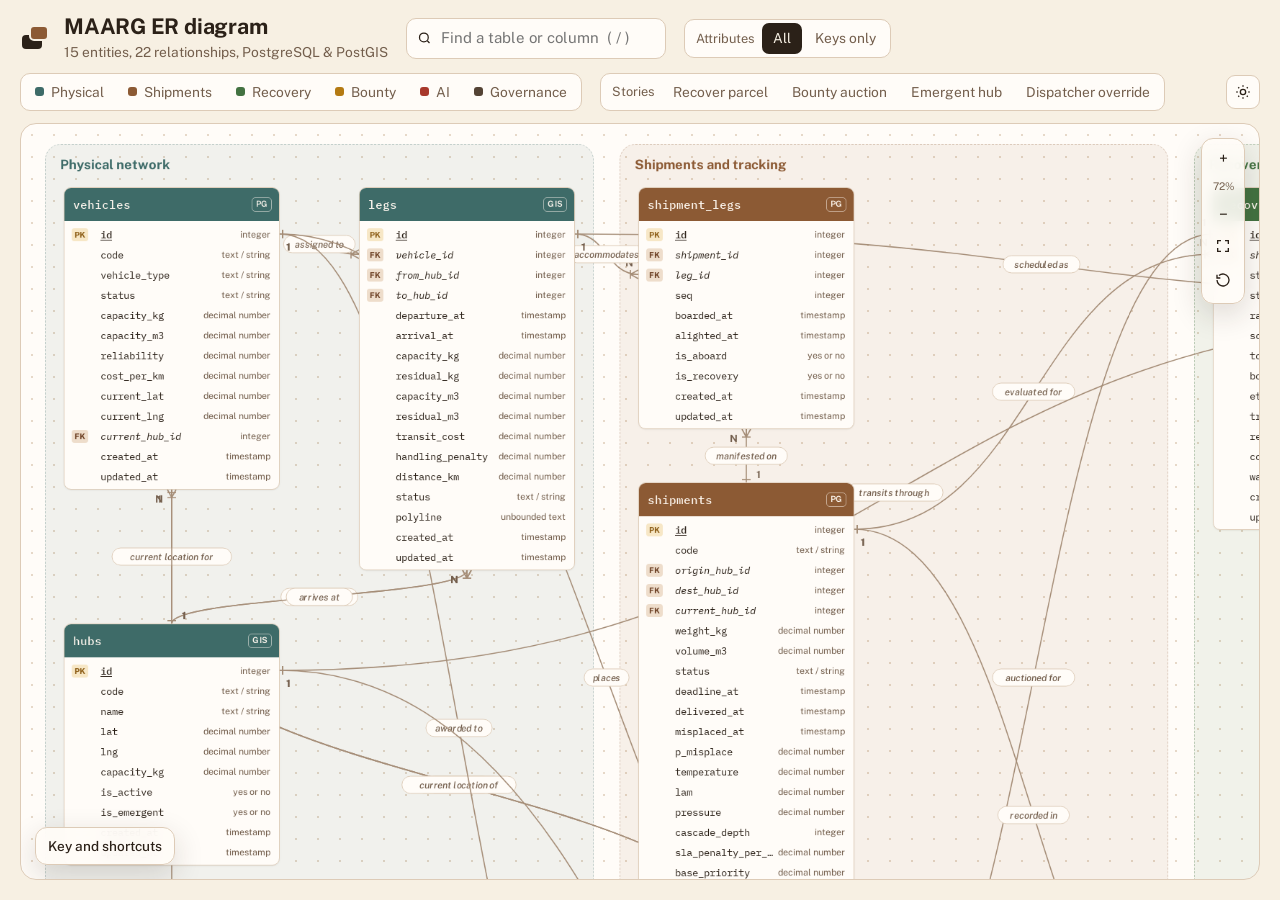
==== DATABASE_SCHEMA.html @ cca8389a "Update project files" ====
<!DOCTYPE html>
<html lang="en">
<head>
<meta charset="utf-8">
<meta name="viewport" content="width=device-width, initial-scale=1, viewport-fit=cover">
<title>MAARG ER diagram</title>
<link rel="preconnect" href="https://fonts.googleapis.com">
<link rel="preconnect" href="https://fonts.gstatic.com" crossorigin>
<link href="https://fonts.googleapis.com/css2?family=Public+Sans:wght@400;500;600;700&family=IBM+Plex+Mono:wght@400;500&display=swap" rel="stylesheet">
<style>
:root{
  --page:#F7F0E3; --surface:#FFFCF8; --ink:#2B2118; --muted:#735E4C; --line:#DDCBB7; --soft:#F2E8DC;
  --edge:#A58D77; --focus:#8C5A34; --grid:#E6D8C8; --glass:rgba(255,252,248,.88); --shadow:0 10px 30px rgba(43,33,24,.16);
  --c-network:#3E6B68; --c-shipment:#8C5A34; --c-recovery:#437241; --c-market:#B47A12; --c-learning:#A8382B; --c-system:#544334;
  --t-network:rgba(62,107,104,.07); --t-shipment:rgba(140,90,52,.07); --t-recovery:rgba(67,114,65,.07);
  --t-market:rgba(180,122,18,.08); --t-learning:rgba(168,56,43,.08); --t-system:rgba(84,67,52,.07);
  --pk:#8A5A12; --pk-bg:#F7E7C6; --fk:#6B3E22; --fk-bg:#EEDDCB;
  --sans:"Public Sans",system-ui,-apple-system,"Segoe UI",sans-serif;
  --mono:"IBM Plex Mono",ui-monospace,"SFMono-Regular",Menlo,Consolas,monospace;
  box-sizing:border-box;
  padding-top:env(safe-area-inset-top,0px);
  padding-bottom:env(safe-area-inset-bottom,0px);
}
@media (prefers-color-scheme: dark){
  :root:not([data-theme="light"]){
    --page:#1D1711; --surface:#261E16; --ink:#F3EAD9; --muted:#C2B29A; --line:#4A3C2C; --soft:#33261C;
    --edge:#A8927D; --focus:#D4A574; --grid:#2E2319; --glass:rgba(38,30,22,.88); --shadow:0 10px 30px rgba(0,0,0,.45);
    --c-network:#7FB0AC; --c-shipment:#D4A574; --c-recovery:#93BC8D; --c-market:#E2A93B; --c-learning:#E0705F; --c-system:#C9B6A0;
    --t-network:rgba(127,176,172,.08); --t-shipment:rgba(212,165,116,.08); --t-recovery:rgba(147,188,141,.08);
    --t-market:rgba(226,169,59,.08); --t-learning:rgba(224,112,95,.08); --t-system:rgba(201,182,160,.08);
    --pk:#E0B04A; --pk-bg:#3E3014; --fk:#D4A574; --fk-bg:#3E2C1E;
  }
}
:root[data-theme="dark"]{
  --page:#1D1711; --surface:#261E16; --ink:#F3EAD9; --muted:#C2B29A; --line:#4A3C2C; --soft:#33261C;
  --edge:#A8927D; --focus:#D4A574; --grid:#2E2319; --glass:rgba(38,30,22,.88); --shadow:0 10px 30px rgba(0,0,0,.45);
  --c-network:#7FB0AC; --c-shipment:#D4A574; --c-recovery:#93BC8D; --c-market:#E2A93B; --c-learning:#E0705F; --c-system:#C9B6A0;
  --t-network:rgba(127,176,172,.08); --t-shipment:rgba(212,165,116,.08); --t-recovery:rgba(147,188,141,.08);
  --t-market:rgba(226,169,59,.08); --t-learning:rgba(224,112,95,.08); --t-system:rgba(201,182,160,.08);
  --pk:#E0B04A; --pk-bg:#3E3014; --fk:#D4A574; --fk-bg:#3E2C1E;
}
*,*::before,*::after{box-sizing:inherit}
html,body{height:100%}
body{margin:0;background:var(--page);color:var(--ink);font-family:var(--sans);font-size:15px;line-height:1.5;display:flex;flex-direction:column}
button,input{font:inherit;color:inherit}
:focus-visible{outline:2px solid var(--focus);outline-offset:2px}

/* top bar */
.top{display:flex;flex-wrap:wrap;align-items:center;gap:10px 18px;padding:14px 20px 12px}
.brand{display:flex;align-items:center;gap:12px}
.brand svg{width:32px;height:32px;flex:none}
.brand h1{font-size:1.35rem;margin:0;letter-spacing:-0.01em;line-height:1.2}
.brand p{margin:2px 0 0;color:var(--muted);font-size:0.86rem}
.sp{flex:1}
.find{position:relative}
.find input{width:260px;border:1px solid var(--line);background:var(--surface);border-radius:10px;padding:8px 12px 8px 34px}
.find svg{position:absolute;left:11px;top:50%;transform:translateY(-50%);pointer-events:none}
.results{position:absolute;top:calc(100% + 6px);left:0;width:320px;background:var(--surface);border:1px solid var(--line);border-radius:12px;box-shadow:var(--shadow);padding:6px;z-index:30;display:none;max-height:320px;overflow:auto}
.results.open{display:block}
.results button{display:flex;align-items:center;gap:10px;width:100%;border:none;background:none;text-align:left;padding:7px 9px;border-radius:8px;cursor:pointer}
.results button:hover,.results button.act{background:var(--soft)}
.results i{width:8px;height:8px;border-radius:50%;background:var(--g);flex:none}
.results b{font-family:var(--mono);font-weight:500;font-size:0.86rem}
.results small{color:var(--muted);font-size:0.8rem;margin-left:auto}
.results .none{padding:8px 10px;color:var(--muted);font-size:0.88rem}
.seg{display:inline-flex;border:1px solid var(--line);border-radius:10px;background:var(--surface);padding:3px;gap:2px;flex-wrap:wrap}
.seg button{border:none;background:none;border-radius:7px;padding:5px 11px;cursor:pointer;font-size:0.86rem;color:var(--muted);display:inline-flex;align-items:center;gap:7px}
.seg button:hover{color:var(--ink)}
.seg button[aria-pressed="true"]{background:var(--ink);color:var(--page)}
.seg i{width:9px;height:9px;border-radius:3px;background:var(--g)}
.seg .lbl{padding:5px 6px 5px 8px;font-size:0.8rem;color:var(--muted);align-self:center}
.theme-btn{width:34px;height:34px;border:1px solid var(--line);border-radius:9px;background:var(--surface);display:grid;place-items:center;cursor:pointer}
.theme-btn:hover{background:var(--soft)}
.theme-btn svg{width:16px;height:16px}

/* stage */
.stage{position:relative;flex:1;min-height:520px;margin:0 20px 20px;border:1px solid var(--line);border-radius:16px;overflow:hidden;background-color:var(--surface);
  background-image:radial-gradient(var(--grid) 1.2px,transparent 1.2px);background-size:22px 22px;cursor:grab;touch-action:none;user-select:none}
.stage.panning{cursor:grabbing}
.world{position:absolute;left:0;top:0;transform-origin:0 0;will-change:transform}
.zone{position:absolute;border-radius:22px;background:var(--z);border:1px dashed color-mix(in srgb,var(--zc) 30%,transparent);transition:opacity .25s}
.zone b{position:absolute;left:20px;top:14px;font-size:1.15rem;color:var(--zc);font-weight:700}
.zone.dim{opacity:.3}
svg.edges{position:absolute;left:0;top:0;overflow:visible;pointer-events:none}
.edge{pointer-events:auto;transition:opacity .25s}
.edge .ln{fill:none;stroke:var(--edge);stroke-width:1.6;transition:stroke .2s,stroke-width .2s}
.edge .hit{fill:none;stroke:transparent;stroke-width:16;cursor:pointer}
.edge .tag{pointer-events:none}
.edge .tag rect{fill:var(--surface);stroke:var(--line)}
.edge .tag text{font-family:var(--sans);font-size:13px;fill:var(--muted);font-weight:500;font-style:italic}
.edge .card-n{font-family:var(--sans);font-size:14px;font-weight:700;fill:var(--muted)}
.edge.hl .card-n,.edge:hover .card-n{fill:var(--ink)}
.edge.hl .tag text,.edge:hover .tag text{fill:var(--ink)}
.edge.hl .tag rect,.edge:hover .tag rect{stroke:var(--ink)}
.edge:hover .ln{stroke:var(--ink)}
.edge.hl .ln{stroke:var(--ink);stroke-width:2.3;stroke-dasharray:8 6;animation:flow 1s linear infinite}
.edge.hl.rev .ln{animation-name:flowrev}
.edge.dim{opacity:.08}
@keyframes flow{to{stroke-dashoffset:-14}}
@keyframes flowrev{to{stroke-dashoffset:14}}

.card{position:absolute;width:300px;background:var(--surface);border:1px solid var(--line);border-radius:10px;cursor:pointer;overflow:hidden;
  transition:opacity .25s,box-shadow .2s;box-shadow:0 1px 2px rgba(43,33,24,.08)}
.card:hover{box-shadow:0 6px 18px rgba(43,33,24,.16)}
.card .hd{height:46px;display:flex;align-items:center;justify-content:space-between;gap:8px;padding:0 10px 0 12px;background:var(--g);color:#FFF8F0}
.card .nm{font-family:var(--mono);font-weight:500;font-size:16px;white-space:nowrap;overflow:hidden;text-overflow:ellipsis}
.card .st{font-size:11.5px;font-weight:600;border:1px solid rgba(255,248,240,.55);border-radius:5px;padding:0 5px;letter-spacing:.02em;flex:none}
.card ul{list-style:none;margin:0;padding:5px 0}
.card li{height:28px;display:grid;grid-template-columns:34px 1fr auto;align-items:center;gap:6px;padding:0 12px 0 10px;font-size:14px}
.card li .cn{font-family:var(--mono);white-space:nowrap;overflow:hidden;text-overflow:ellipsis}
.card li .ct{color:var(--muted);font-size:12.5px;white-space:nowrap}
.card li.pk .cn{font-weight:500;text-decoration:underline;text-underline-offset:2px}
.card li.fk .cn{font-style:italic}
.card li.lit{background:var(--soft)}
.card li .k{justify-self:start}
.card.dim{opacity:.18}
.card.sel{box-shadow:0 0 0 2px var(--g),0 8px 22px rgba(43,33,24,.18)}
.card.dragging{cursor:grabbing;box-shadow:var(--shadow);z-index:5;transition:none}
.card .num{position:absolute;right:-9px;top:-10px;width:22px;height:22px;border-radius:50%;background:var(--ink);color:var(--page);font-size:12px;font-weight:700;display:none;align-items:center;justify-content:center}
.card.inStory .num{display:flex}
.card.now{animation:pulse 1.8s ease-out infinite}
@keyframes pulse{0%{box-shadow:0 0 0 2px var(--g),0 0 0 2px var(--g)}100%{box-shadow:0 0 0 2px var(--g),0 0 0 16px transparent}}

/* floating detail card */
.pop{position:absolute;width:340px;max-height:calc(100% - 24px);display:flex;flex-direction:column;background:var(--surface);border:1px solid var(--line);border-top:4px solid var(--g);border-radius:14px;box-shadow:var(--shadow);z-index:20;
  opacity:0;transform:scale(.96);transform-origin:top left;transition:opacity .16s,transform .16s;pointer-events:none;cursor:default;user-select:text}
.pop.open{opacity:1;transform:none;pointer-events:auto}
.pop .ph{display:flex;align-items:flex-start;gap:8px;padding:14px 14px 0}
.pop h2{font-family:var(--mono);font-weight:500;font-size:1.05rem;margin:0;flex:1;overflow-wrap:anywhere}
.pop .x{border:none;background:var(--soft);width:28px;height:28px;border-radius:8px;cursor:pointer;font-size:16px;line-height:1;flex:none}
.pop .tags{display:flex;flex-wrap:wrap;gap:6px;padding:8px 14px 0}
.pop .tags span{font-size:0.76rem;border:1px solid var(--line);border-radius:999px;padding:1px 8px;color:var(--muted)}
.pop .tags span.g{color:var(--g);border-color:var(--g)}
.pop .desc{padding:8px 14px 0;font-size:0.88rem;margin:0}
.pop .why{padding:4px 14px 0;font-size:0.82rem;color:var(--muted);margin:0}
.ptabs{display:flex;gap:4px;padding:12px 14px 0;border-bottom:1px solid var(--soft)}
.ptabs button{border:none;background:none;padding:6px 8px 8px;cursor:pointer;color:var(--muted);border-bottom:2px solid transparent;font-size:0.86rem;font-weight:500}
.ptabs button[aria-selected="true"]{color:var(--ink);border-bottom-color:var(--g)}
.pbody{overflow:auto;padding:8px 14px 14px}
.crow{display:grid;grid-template-columns:30px 1fr auto;gap:2px 8px;padding:7px 0;border-bottom:1px solid var(--soft);align-items:baseline}
.crow:last-child{border-bottom:none}
.crow code{font-family:var(--mono);font-size:0.82rem}
.crow .ty{color:var(--muted);font-size:0.78rem;white-space:nowrap}
.crow .nt{grid-column:2 / 4;color:var(--muted);font-size:0.78rem}
.crow .go{border:none;background:none;padding:0;color:var(--fk);cursor:pointer;font-size:0.78rem;text-decoration:underline;text-underline-offset:2px}
.k{font-size:11px;font-weight:700;border-radius:4px;padding:1px 4px;text-align:center;align-self:center}
.k.pk{color:var(--pk);background:var(--pk-bg)}
.k.fk{color:var(--fk);background:var(--fk-bg)}
.eg{display:grid;grid-template-columns:auto 1fr;gap:0;font-size:0.8rem;border:1px solid var(--soft);border-radius:10px;overflow:hidden;margin-top:6px}
.eg div{padding:6px 9px;border-bottom:1px solid var(--soft);font-family:var(--mono);overflow-wrap:anywhere}
.eg div:nth-child(odd){color:var(--muted);background:var(--soft)}
.hint{color:var(--muted);font-size:0.8rem;margin:4px 0 0}
.links{display:grid;gap:6px;margin-top:4px}
.links button{border:1px solid var(--line);background:var(--surface);border-radius:10px;padding:8px 10px;text-align:left;cursor:pointer;font-size:0.84rem}
.links button:hover{border-color:var(--g)}
.links code{font-family:var(--mono);font-size:0.8rem}

/* overlays inside stage */
.ovl{position:absolute;z-index:15}
.glass{background:var(--glass);backdrop-filter:blur(8px);-webkit-backdrop-filter:blur(8px);border:1px solid var(--line);border-radius:12px;box-shadow:var(--shadow)}
.zoom{top:14px;right:14px;display:flex;flex-direction:column;padding:4px;gap:2px}
.zoom button{width:34px;height:32px;border:none;background:none;border-radius:8px;cursor:pointer;font-size:16px}
.zoom button:hover{background:var(--soft)}
.zoom .pct{font-size:10.5px;color:var(--muted);text-align:center;padding:2px 0}
.keybtn{left:14px;bottom:14px}
.keybtn>button{border:none;background:none;padding:8px 12px;cursor:pointer;font-size:0.85rem;font-weight:500}
.keybody{display:none;padding:4px 14px 12px;font-size:0.82rem;gap:7px;min-width:240px}
.keybtn.open .keybody{display:grid}
.keybody div{display:flex;align-items:center;gap:9px}
.keybody kbd{font-family:var(--mono);font-size:0.74rem;border:1px solid var(--line);border-bottom-width:2px;border-radius:4px;padding:0 4px;background:var(--surface)}
.keybody hr{border:none;border-top:1px solid var(--line);margin:4px 0;width:100%}

/* story player */
.player{left:50%;bottom:16px;transform:translateX(-50%) translateY(10px);width:min(640px,calc(100% - 100px));min-width:300px;padding:12px 14px;opacity:0;pointer-events:none;transition:opacity .2s,transform .2s}
.player.open{opacity:1;transform:translateX(-50%);pointer-events:auto}
.player .row{display:flex;align-items:center;gap:8px}
.player h3{margin:0;font-size:0.95rem;flex:1}
.player .cap{margin:6px 0 10px;font-size:0.92rem;min-height:2.8em}
.player .cap code{font-family:var(--mono);font-size:0.84rem;font-weight:500;background:var(--soft);padding:1px 6px;border-radius:5px}
.player .ctl{display:flex;align-items:center;gap:6px}
.player .ctl button{border:1px solid var(--line);background:var(--surface);border-radius:9px;padding:5px 12px;cursor:pointer;font-size:0.85rem}
.player .ctl button.pri{background:var(--ink);color:var(--page);border-color:var(--ink)}
.player .ctl button:disabled{opacity:.4;cursor:default}
.dots{display:flex;gap:6px;margin-left:auto}
.dots button{width:10px;height:10px;border-radius:50%;border:none;background:var(--line);padding:0;cursor:pointer}
.dots button.done{background:var(--muted)}
.dots button.cur{background:var(--ink);width:22px;border-radius:5px}
.player .x{border:none;background:none;cursor:pointer;font-size:16px;padding:2px 6px;border-radius:6px}

.toast{left:50%;top:14px;transform:translateX(-50%);padding:7px 14px;font-size:0.85rem;opacity:0;transition:opacity .3s;pointer-events:none}
.toast.show{opacity:1}

@media (max-width: 820px){
  .top{padding:12px 12px 10px}
  .find input{width:100%}
  .find{flex:1 1 100%}
  .stage{margin:0 10px 10px}
  .player{width:calc(100% - 28px);min-width:0}
  .pop{width:min(340px,calc(100% - 24px))}
}
@media (prefers-reduced-motion: reduce){
  *{transition:none!important;animation:none!important}
}
</style>
</head>
<body>
<div class="top">
  <div class="brand">
    <svg viewBox="0 0 32 32" aria-hidden="true">
      <rect x="2" y="13" width="20" height="14" rx="4" fill="currentColor"/>
      <rect x="10" y="4" width="18" height="14" rx="4" fill="var(--focus)" stroke="var(--page)" stroke-width="2"/>
    </svg>
    <div>
      <h1>MAARG ER diagram</h1>
      <p>15 entities, 22 relationships, PostgreSQL & PostGIS</p>
    </div>
  </div>
  <div class="find">
    <svg width="15" height="15" viewBox="0 0 24 24" fill="none" stroke="currentColor" stroke-width="2" aria-hidden="true"><circle cx="11" cy="11" r="7"/><path d="M20 20l-3.5-3.5"/></svg>
    <input id="q" type="search" placeholder="Find a table or column  ( / )" aria-label="Find a table or column" autocomplete="off" aria-controls="results" aria-expanded="false">
    <div class="results" id="results" role="listbox"></div>
  </div>
  <div class="seg" role="group" aria-label="Attributes shown" id="modes"><span class="lbl">Attributes</span><button data-mode="all" aria-pressed="true">All</button><button data-mode="keys" aria-pressed="false">Keys only</button></div>
  <div class="seg" role="group" aria-label="Focus an area" id="areas"></div>
  <div class="seg" role="group" aria-label="Guided stories" id="storySeg"><span class="lbl">Stories</span><button data-story="recovery" aria-pressed="false">Recover parcel</button><button data-story="bounty" aria-pressed="false">Bounty auction</button><button data-story="emergence" aria-pressed="false">Emergent hub</button><button data-story="override" aria-pressed="false">Dispatcher override</button></div>
  <span class="sp"></span>
  <button class="theme-btn" id="themeBtn" aria-label="Toggle theme">
    <svg viewBox="0 0 24 24" fill="none" stroke="currentColor" stroke-width="2"><circle cx="12" cy="12" r="4"/><path d="M12 2v2M12 20v2M2 12h2M20 12h2M4.9 4.9l1.4 1.4M17.7 17.7l1.4 1.4M4.9 19.1l1.4-1.4M17.7 6.3l1.4-1.4"/></svg>
  </button>
</div>

<div class="stage" id="stage" aria-label="Entity relationship diagram. Drag to pan, scroll to move, pinch or Ctrl and scroll to zoom.">
  <div class="world" id="world"></div>
  <div class="pop" id="pop" role="dialog" aria-modal="false" aria-labelledby="popTitle"></div>

  <div class="ovl glass zoom" aria-label="Zoom">
    <button id="zin" aria-label="Zoom in">+</button>
    <div class="pct" id="pct">100%</div>
    <button id="zout" aria-label="Zoom out">−</button>
    <button id="zfit" aria-label="Fit to screen" title="Fit (F)">
      <svg width="16" height="16" viewBox="0 0 24 24" fill="none" stroke="currentColor" stroke-width="2" aria-hidden="true"><path d="M4 9V4h5M20 9V4h-5M4 15v5h5M20 15v5h-5"/></svg>
    </button>
    <button id="zreset" aria-label="Reset layout" title="Reset layout">
      <svg width="16" height="16" viewBox="0 0 24 24" fill="none" stroke="currentColor" stroke-width="2" aria-hidden="true"><path d="M3 12a9 9 0 1 0 3-6.7"/><path d="M3 4v5h5"/></svg>
    </button>
  </div>

  <div class="ovl glass player" id="player"></div>

  <div class="ovl glass keybtn" id="keybox">
    <button id="keytoggle" aria-expanded="false">Key and shortcuts</button>
    <div class="keybody">
      <div><span class="k pk">PK</span>Primary key, underlined</div>
      <div><span class="k fk">FK</span>Foreign key, in italics</div>
      <div><svg width="44" height="14" aria-hidden="true"><path d="M2 7H42M9 1V13" stroke="var(--edge)" stroke-width="1.7" fill="none"/></svg>1: exactly one</div>
      <div><svg width="44" height="14" aria-hidden="true"><path d="M2 7H42M29 7L42 1M29 7L42 13M29 1V13" stroke="var(--edge)" stroke-width="1.6" fill="none"/></svg>N: many</div>
      <div><svg width="44" height="14" aria-hidden="true"><path d="M2 7H42M35 1V13" stroke="var(--edge)" stroke-width="1.7" fill="none"/></svg>0..1: at most one</div>
      <div>Lines run from a foreign key to the primary key it references</div>
      <div><span class="k" style="border:1px solid var(--line)">PG</span>PostgreSQL relational</div>
      <div><span class="k" style="border:1px solid var(--line)">GIS</span>PostGIS geo-coordinates</div>
      <div><span class="k" style="border:1px solid var(--line)">ML</span>Trained Model Registry</div>
      <hr>
      <div><kbd>/</kbd> search <kbd>F</kbd> fit <kbd>Esc</kbd> close</div>
      <div>Drag a table to move it</div>
    </div>
  </div>

  <div class="ovl glass toast" id="toast"></div>
</div>

<script>
const GROUPS={
  network:{label:"Physical network",c:"--c-network",t:"--t-network"},
  shipment:{label:"Shipments and tracking",c:"--c-shipment",t:"--t-shipment"},
  recovery:{label:"Recovery and routing",c:"--c-recovery",t:"--t-recovery"},
  market:{label:"Bounty auction market",c:"--c-market",t:"--t-market"},
  learning:{label:"AI models and emergence",c:"--c-learning",t:"--t-learning"},
  system:{label:"Governance and security",c:"--c-system",t:"--t-system"}
};

const STORES={
  pg:{short:"PG",label:"PostgreSQL relational"},
  gis:{short:"GIS",label:"PostGIS geometry"},
  ml:{short:"ML",label:"Model registry (.pkl / .onnx)"}
};

const TYPES={
  int:["integer","INTEGER"],
  str:["text / string","VARCHAR"],
  float:["decimal number","FLOAT / DOUBLE"],
  bool:["yes or no","BOOLEAN"],
  ts:["timestamp","TIMESTAMP UTC"],
  text:["unbounded text","TEXT"]
};

// All 15 MAARG entities
const TABLES=[
  {id:"hubs",g:"network",s:"gis",core:true,
   purpose:"Physical sorting and transfer facilities acting as nodes in the routing graph.",
   used:"E6 evaluates recovery paths through hubs. E3 adds emergent hubs when bottlenecks form.",
   cols:[
     ["id","int","PK","Primary key facility identifier"],
     ["code","str","","Unique hub code (e.g. BOM, PNQ, DEL)"],
     ["name","str","","Full facility name"],
     ["lat","float","","Latitude in decimal degrees"],
     ["lng","float","","Longitude in decimal degrees"],
     ["capacity_kg","float","","Daily throughput capacity in kg"],
     ["is_active","bool","","Operational status"],
     ["is_emergent","bool","","True if dynamically created by E3 Hub Emergence approval"],
     ["created_at","ts","",""],
     ["updated_at","ts","",""]
   ]},
  {id:"vehicles",g:"network",s:"pg",
   purpose:"Owned or third-party freight vehicles that carry recovery cargo.",
   used:"E5 reverse auction bidders and E6 piggyback capacity provider.",
   cols:[
     ["id","int","PK","Primary key vehicle identifier"],
     ["code","str","","Registration number or fleet code"],
     ["vehicle_type","str","","OWNED or THIRD_PARTY"],
     ["status","str","","IDLE, EN_ROUTE, LOADING or OFFLINE"],
     ["capacity_kg","float","","Total cargo weight limit in kg"],
     ["capacity_m3","float","","Volume capacity limit in m³"],
     ["reliability","float","","Historical on-time score in [0, 1] for E5 bid weighting"],
     ["cost_per_km","float","","Operating cost in ₹ per kilometre"],
     ["current_lat","float","","Live telematics GPS latitude"],
     ["current_lng","float","","Live telematics GPS longitude"],
     ["current_hub_id","int","FK:hubs.id","Facility where vehicle is currently parked"],
     ["created_at","ts","",""],
     ["updated_at","ts","",""]
   ]},
  {id:"legs",g:"network",s:"gis",core:true,
   purpose:"Scheduled movements between two hubs forming edges in the time-expanded graph.",
   used:"E6 Resource-Constrained Shortest Path search finds spare capacity on these legs.",
   cols:[
     ["id","int","PK","Primary key movement identifier"],
     ["vehicle_id","int","FK:vehicles.id","Assigned vehicle carrier"],
     ["from_hub_id","int","FK:hubs.id","Departure sorting facility"],
     ["to_hub_id","int","FK:hubs.id","Destination sorting facility"],
     ["departure_at","ts","","Scheduled departure"],
     ["arrival_at","ts","","Scheduled arrival"],
     ["capacity_kg","float","","Total movement payload capacity in kg"],
     ["residual_kg","float","","Remaining unused capacity available for piggybacking"],
     ["capacity_m3","float","","Total movement volume in m³"],
     ["residual_m3","float","","Remaining volume available for piggybacking"],
     ["transit_cost","float","","Base transit cost input for edge w(e)"],
     ["handling_penalty","float","","Hop transfer penalty in ₹"],
     ["distance_km","float","","Road distance in km"],
     ["status","str","","SCHEDULED, DEPARTED, ARRIVED, CANCELLED or DELAYED"],
     ["polyline","text","","Encoded route polyline coordinates"],
     ["created_at","ts","",""],
     ["updated_at","ts","",""]
   ]},
  {id:"shipments",g:"shipment",s:"pg",core:true,
   purpose:"The central parcel entity moving through the reverse logistics network.",
   used:"Holds real-time engine scores: P(misplace) from E1, temperature and λ from E4.",
   cols:[
     ["id","int","PK","Primary key consignment identifier"],
     ["code","str","","Tracking barcode number"],
     ["origin_hub_id","int","FK:hubs.id","Originating distribution facility"],
     ["dest_hub_id","int","FK:hubs.id","Destination customer hub"],
     ["current_hub_id","int","FK:hubs.id","Current location (or null if moving)"],
     ["weight_kg","float","","Physical weight in kg"],
     ["volume_m3","float","","Parcel cubic dimensions"],
     ["status","str","","PENDING, IN_TRANSIT, MISPLACED, RECOVERING, DELIVERED or FAILED"],
     ["deadline_at","ts","","Guaranteed customer SLA delivery deadline"],
     ["delivered_at","ts","","Timestamp when delivered to recipient"],
     ["misplaced_at","ts","","Timestamp when detected misplaced"],
     ["p_misplace","float","","E1 calibrated probability of misplacement in [0, 1]"],
     ["temperature","float","","E4 Adaptive Temperature T(s) in [0, 100]"],
     ["lam","float","","E4 Urgency multiplier λ(s) in ₹ per delayed hour"],
     ["pressure","float","","Recovery pressure score in [0, 1] for queue priority"],
     ["cascade_depth","int","","Network cascade hops from originating disruption"],
     ["sla_penalty_per_hour","float","","Contractual SLA delay penalty in ₹/hour"],
     ["base_priority","float","","Priority class multiplier"],
     ["customer_premium","float","","Customer pay-to-expedite amount"],
     ["created_at","ts","",""],
     ["updated_at","ts","",""]
   ]},
  {id:"shipment_legs",g:"shipment",s:"pg",
   purpose:"Many-to-many link recording which shipment travels aboard which scheduled leg.",
   used:"Powers the leg manifest panel ('shipments currently aboard') and simulation clock.",
   cols:[
     ["id","int","PK","Primary key link identifier"],
     ["shipment_id","int","FK:shipments.id","Shipment parcel identifier"],
     ["leg_id","int","FK:legs.id","Scheduled leg carrying this parcel"],
     ["seq","int","","Sequential hop order in itinerary (0..N)"],
     ["boarded_at","ts","","Timestamp when scanned onto vehicle"],
     ["alighted_at","ts","","Timestamp when offloaded at intermediate hub"],
     ["is_aboard","bool","","True if currently inside vehicle right now"],
     ["is_recovery","bool","","True if this was an emergency recovery leg"],
     ["created_at","ts","",""],
     ["updated_at","ts","",""]
   ]},
  {id:"recovery_plans",g:"recovery",s:"pg",core:true,
   purpose:"Candidate recovery routes produced by E6 for misplaced shipments.",
   used:"E6 evaluates k plans; rank 1 is proposed, others kept for E8 explainer.",
   cols:[
     ["id","int","PK","Primary key plan identifier"],
     ["shipment_id","int","FK:shipments.id","Shipment requiring recovery"],
     ["strategy","str","","PIGGYBACK, HYBRID, DEDICATED or PRE_RESERVED"],
     ["status","str","","PROPOSED, COMMITTED, REJECTED, OVERRIDDEN or COMPLETED"],
     ["rank","int","","Optimizer preference rank (1 = recommended top pick)"],
     ["score","float","","Overall multi-objective optimizer score"],
     ["total_cost","float","","Total estimated recovery cost in ₹"],
     ["bounty_cost","float","","Driver bounty share in ₹"],
     ["eta","ts","","Predicted recovery arrival timestamp"],
     ["transit_hours","float","","Total elapsed hours in transit"],
     ["rejection_reason","text","","Verbatim rationale consumed by E8 Explainer"],
     ["compute_ms","float","","Solving latency in milliseconds"],
     ["warm_started","bool","","True if warm-started via E7 graph memory cache"],
     ["created_at","ts","",""],
     ["updated_at","ts","",""]
   ]},
  {id:"recovery_paths",g:"recovery",s:"pg",
   purpose:"Ordered sequence of hops that constitute a recovery plan.",
   used:"Visualises recovery polylines on Google Maps and reserves leg capacity.",
   cols:[
     ["id","int","PK","Primary key hop identifier"],
     ["plan_id","int","FK:recovery_plans.id","Parent recovery plan"],
     ["seq","int","","Position in plan journey (0..N)"],
     ["leg_id","int","FK:legs.id","Scheduled leg used (or null for dedicated)"],
     ["from_hub_id","int","FK:hubs.id","Hop departure facility"],
     ["to_hub_id","int","FK:hubs.id","Hop destination facility"],
     ["departure_at","ts","","Hop departure timestamp"],
     ["arrival_at","ts","","Hop arrival timestamp"],
     ["edge_cost","float","","Evaluated edge weight w(e) for this hop"],
     ["created_at","ts","",""],
     ["updated_at","ts","",""]
   ]},
  {id:"auctions",g:"market",s:"pg",core:true,
   purpose:"E5 Vickrey second-price reverse auctions for recovery carriage.",
   used:"Outsources legs to third-party drivers capped at MaxBounty.",
   cols:[
     ["id","int","PK","Primary key auction identifier"],
     ["shipment_id","int","FK:shipments.id","Shipment requiring transport"],
     ["plan_id","int","FK:recovery_plans.id","Associated recovery plan"],
     ["status","str","","OPEN, CLOSED, AWARDED or NO_BIDS"],
     ["max_bounty","float","","Ceiling price: min(λ × Δt_saved, C_dedicated - C_overhead)"],
     ["opened_at","ts","","Auction bidding start time"],
     ["closes_at","ts","","Auction bidding deadline"],
     ["winning_vehicle_id","int","FK:vehicles.id","Winning bidder vehicle"],
     ["payment","float","","Vickrey payout = min(second_lowest_bid, MaxBounty)"],
     ["created_at","ts","",""],
     ["updated_at","ts","",""]
   ]},
  {id:"bids",g:"market",s:"pg",
   purpose:"Asks submitted by vehicle drivers to carry recovery cargo.",
   used:"E5 auction resolver orders bids and determines the Vickrey payment.",
   cols:[
     ["id","int","PK","Primary key bid identifier"],
     ["auction_id","int","FK:auctions.id","Target auction event"],
     ["vehicle_id","int","FK:vehicles.id","Bidding carrier vehicle"],
     ["amount","float","","Carrier ask in ₹"],
     ["detour_km","float","","Additional detour kilometres required"],
     ["is_winner","bool","","True if selected as the winning bid"],
     ["created_at","ts","",""],
     ["updated_at","ts","",""]
   ]},
  {id:"recovery_outcomes",g:"learning",s:"pg",core:true,
   purpose:"E9 closed-loop learning records capturing predicted vs actual delivery outcomes.",
   used:"Ground truth for offline retraining runs and live Brier score tracking.",
   cols:[
     ["id","int","PK","Primary key outcome record"],
     ["shipment_id","int","FK:shipments.id","Evaluated shipment"],
     ["plan_id","int","FK:recovery_plans.id","Executed recovery plan"],
     ["strategy","str","","Executed strategy"],
     ["succeeded","bool","","True if parcel reached destination safely"],
     ["predicted_cost","float","","Engine estimated cost"],
     ["predicted_arrival","ts","","Engine predicted delivery time"],
     ["predicted_p_misplace","float","","E1 calibrated probability"],
     ["predicted_temperature","float","","E4 Temperature T(s)"],
     ["predicted_lambda","float","","E4 Urgency factor λ(s)"],
     ["actual_cost","float","","Realised final cost in ₹"],
     ["actual_arrival","ts","","Realised arrival timestamp"],
     ["actually_misplaced","bool","","Ground truth misplacement label (0 or 1)"],
     ["cost_error","float","","actual_cost - predicted_cost"],
     ["eta_error_hours","float","","actual_arrival - predicted_arrival in hours"],
     ["risk_brier","float","","Brier score contribution = (p - outcome)²"],
     ["met_deadline","bool","","Delivered on or before guaranteed SLA"],
     ["recovery_seconds","float","","Elapsed seconds from misplacement to delivery"],
     ["failure_reason","text","","Root failure diagnostic if aborted"],
     ["notes","text","","Dispatcher audit notes"],
     ["created_at","ts","",""],
     ["updated_at","ts","",""]
   ]},
  {id:"hub_candidates",g:"learning",s:"gis",
   purpose:"E3 emergent transfer hub proposals clustered from recurring bottlenecks.",
   used:"Admin approves proposals to dynamically instantiate active hubs.",
   cols:[
     ["id","int","PK","Primary key proposal identifier"],
     ["lat","float","","Proposed candidate centroid latitude"],
     ["lng","float","","Proposed candidate centroid longitude"],
     ["usage_count","int","","Shipment passages within 25km in past 30 days"],
     ["mean_risk","float","","Average cell risk score"],
     ["hub_score","float","","HubScore = usage_count × mean_risk"],
     ["est_setup_cost","float","","Capital setup & lease cost in ₹"],
     ["est_annual_savings","float","","Projected detour & delay savings in ₹/year"],
     ["status","str","","PENDING, APPROVED or REJECTED"],
     ["approved_hub_id","int","FK:hubs.id","Created hub identifier if approved"],
     ["created_at","ts","",""],
     ["updated_at","ts","",""]
   ]},
  {id:"model_artifacts",g:"learning",s:"ml",
   purpose:"Model registry storing versioned machine learning weights and feature pipelines.",
   used:"E1 reload endpoint swaps active model version in memory without restarting server.",
   cols:[
     ["id","int","PK","Primary key artifact identifier"],
     ["name","str","","Model identifier (e.g. e1_misplacement_classifier)"],
     ["version","str","","Semantic version or training run hash"],
     ["storage_path","str","","Local path to model.pkl and pipeline.joblib"],
     ["trained_at","ts","","Colab training completion timestamp"],
     ["metrics_json","text","","JSON performance metrics (AUC, Brier, F1)"],
     ["is_active","bool","","True if currently loaded for production inference"],
     ["created_at","ts","",""],
     ["updated_at","ts","",""]
   ]},
  {id:"users",g:"system",s:"pg",
   purpose:"Application users authenticated by Firebase Auth with custom claims.",
   used:"Server verifies claims on every API request. Manages driver-vehicle pairings.",
   cols:[
     ["id","int","PK","Primary key user identifier"],
     ["email","str","","User email address"],
     ["firebase_uid","str","","Firebase authentication UID"],
     ["role","str","","ADMIN, DISPATCHER, DRIVER or CUSTOMER"],
     ["vehicle_id","int","FK:vehicles.id","Assigned vehicle if role is DRIVER"],
     ["created_at","ts","",""],
     ["updated_at","ts","",""]
   ]},
  {id:"audit_logs",g:"system",s:"pg",
   purpose:"Immutable audit log of all manual overrides, hub approvals, and disruptions.",
   used:"Maintains accountability for safety and compliance under AI orchestration.",
   cols:[
     ["id","int","PK","Primary key log identifier"],
     ["actor_user_id","int","FK:users.id","User who performed the action"],
     ["action","str","","OVERRIDE_PLAN, APPROVE_HUB, RELOAD_MODEL, etc."],
     ["target_type","str","","Target entity name"],
     ["target_id","int","","Target entity primary key"],
     ["reason_text","text","","Mandatory justification given by dispatcher"],
     ["timestamp","ts","","Immutable UTC event timestamp"]
   ]},
  {id:"policy_modes",g:"system",s:"pg",
   purpose:"Singleton configuration row holding the active optimization dial weights.",
   used:"E4 consumes weights to scale base temperature and cost tradeoffs.",
   cols:[
     ["id","int","PK","Primary key configuration identifier"],
     ["mode","str","","BUSINESS, SLA_STRICT, FAIRNESS or EFFICIENCY"],
     ["weights_json","text","","JSON weights for SLA, cost, and emissions"],
     ["updated_by","int","FK:users.id","Admin user who last changed dial"],
     ["created_at","ts","",""],
     ["updated_at","ts","",""]
   ]}
];

// Drawn Foreign Key Relationships
const EDGES=[
  ["hubs","vehicles","current location for","many"],
  ["vehicles","legs","assigned to","many"],
  ["hubs","legs","departs from","many"],
  ["hubs","legs","arrives at","many",{side:"v"}],
  ["hubs","shipments","originates","many"],
  ["hubs","shipments","destination of","many",{side:"v"}],
  ["hubs","shipments","current location of","many",{side:"v"}],
  ["shipments","shipment_legs","manifested on","many"],
  ["legs","shipment_legs","accommodates","many"],
  ["shipments","recovery_plans","evaluated for","many"],
  ["recovery_plans","recovery_paths","contains","many"],
  ["legs","recovery_paths","scheduled as","many"],
  ["hubs","recovery_paths","transits through","many",{side:"v"}],
  ["shipments","auctions","triggers","many"],
  ["recovery_plans","auctions","auctioned for","one"],
  ["vehicles","auctions","awarded to","many"],
  ["auctions","bids","collects","many"],
  ["vehicles","bids","places","many"],
  ["shipments","recovery_outcomes","recorded in","many"],
  ["recovery_plans","recovery_outcomes","benchmarked in","one"],
  ["hubs","hub_candidates","instantiated as","many"],
  ["vehicles","users","operated by","one"],
  ["users","audit_logs","logged by","many"],
  ["users","policy_modes","adjusted by","many"]
];

function colKey(k){
  const pk=/\bPK\b/.test(k);
  const m=k.match(/FK:([\w]+)\.([\w]+)/);
  return {pk,fk:m?{t:m[1],c:m[2]}:null};
}

// Realistic sample rows
const SAMPLE={
  hubs:{id:"1",code:"PNQ-01",name:"Pune Central Sorting Facility",lat:"18.5204",lng:"73.8567",capacity_kg:"10000.0",is_active:"true",is_emergent:"false",created_at:"2026-09-01 00:00"},
  vehicles:{id:"12",code:"MH-12-TR-4091",vehicle_type:"OWNED",status:"EN_ROUTE",capacity_kg:"1200.0",capacity_m3:"40.0",reliability:"0.94",cost_per_km:"25.0",current_lat:"18.6500",current_lng:"73.9200",current_hub_id:"1"},
  legs:{id:"104",vehicle_id:"12",from_hub_id:"1",to_hub_id:"2",departure_at:"2026-10-17 06:30",arrival_at:"2026-10-17 11:45",capacity_kg:"1200.0",residual_kg:"340.0",transit_cost:"180.0",distance_km:"148.0",status:"SCHEDULED"},
  shipments:{id:"501",code:"PKG-MAARG-88219",origin_hub_id:"1",dest_hub_id:"2",current_hub_id:"1",weight_kg:"14.5",volume_m3:"0.08",status:"MISPLACED",deadline_at:"2026-10-17 18:00",p_misplace:"0.87",temperature:"74.5",lam:"248.0",pressure:"0.88"},
  shipment_legs:{id:"912",shipment_id:"501",leg_id:"104",seq:"0",is_aboard:"true",is_recovery:"true"},
  recovery_plans:{id:"77",shipment_id:"501",strategy:"PIGGYBACK",status:"PROPOSED",rank:"1",score:"0.92",total_cost:"450.0",bounty_cost:"0.0",eta:"2026-10-17 14:30",transit_hours:"5.25",compute_ms:"14.2",warm_started:"true"},
  recovery_paths:{id:"180",plan_id:"77",seq:"0",leg_id:"104",from_hub_id:"1",to_hub_id:"2",departure_at:"2026-10-17 06:30",arrival_at:"2026-10-17 11:45",edge_cost:"180.0"},
  auctions:{id:"33",shipment_id:"501",plan_id:"77",status:"AWARDED",max_bounty:"520.0",opened_at:"2026-10-16 21:00",closes_at:"2026-10-16 21:15",winning_vehicle_id:"12",payment:"410.0"},
  bids:{id:"88",auction_id:"33",vehicle_id:"12",amount:"390.0",detour_km:"8.4",is_winner:"true"},
  recovery_outcomes:{id:"15",shipment_id:"501",plan_id:"77",strategy:"PIGGYBACK",succeeded:"true",predicted_cost:"450.0",actual_cost:"410.0",actually_misplaced:"true",cost_error:"-40.0",risk_brier:"0.0169",met_deadline:"true"},
  hub_candidates:{id:"4",lat:"19.0330",lng:"73.0297",usage_count:"842",mean_risk:"0.68",hub_score:"572.56",est_setup_cost:"450000.0",est_annual_savings:"1800000.0",status:"APPROVED",approved_hub_id:"1"},
  model_artifacts:{id:"1",name:"e1_misplacement_classifier",version:"v2.1.0",storage_path:"artifacts/e1_v2.1.0",trained_at:"2026-10-10 14:00",metrics_json:"{\"auc\":0.91,\"brier\":0.082}",is_active:"true"},
  users:{id:"42",email:"dispatcher.pune@maarg.ai",firebase_uid:"fb_usr_9981a",role:"DISPATCHER"},
  audit_logs:{id:"1002",actor_user_id:"42",action:"OVERRIDE_PLAN",target_type:"recovery_plan",target_id:"77",reason_text:"Customer requested priority overnight routing",timestamp:"2026-10-16 21:18:00"},
  policy_modes:{id:"1",mode:"BUSINESS",weights_json:"{\"sla\":1.2,\"cost\":0.9,\"emissions\":0.8}",updated_by:"42"}
};

// Guided Stories
const STORIES={
  recovery:{title:"Follow a Misplaced Parcel",steps:[
    ["shipments","A package is flagged MISPLACED with high temperature T(s)=74.5 and urgency λ=248 ₹/hr."],
    ["recovery_plans","E6 Piggy Router searches time-expanded graph and proposes a PIGGYBACK strategy."],
    ["recovery_paths","The plan decomposes into scheduled hops with proven residual weight and volume capacity."],
    ["legs","Matches scheduled vehicle movements without needing to dispatch an empty dedicated truck."],
    ["recovery_outcomes","Upon delivery, closed-loop feedback records actual cost error and Brier loss for retraining."]]},
  bounty:{title:"Follow a Bounty Auction",steps:[
    ["shipments","A high-priority shipment requires fast recovery where no scheduled internal legs fit."],
    ["auctions","E5 launches a reverse Vickrey auction capped at MaxBounty = min(λ×Δt, C_dedicated - C_overhead)."],
    ["bids","Third-party drivers submit asks and detour kilometers directly via the mobile web portal."],
    ["vehicles","The lowest eligible bidder wins and is awarded the second-lowest price."]]},
  emergence:{title:"Follow an Emergent Hub",steps:[
    ["legs","Vehicle telematics and delay logs reveal recurring bottleneck congestion on freight corridors."],
    ["hub_candidates","E3 Emergence engine calculates HubScore = usage_count(30d) × mean_risk."],
    ["hubs","Admin reviews annual detour savings and approves candidate, instantiating an active emergent hub."]]},
  override:{title:"Follow a Dispatcher Override",steps:[
    ["users","Dispatcher signs in with verified Firebase Auth claims."],
    ["recovery_plans","Operator manually selects dedicated fallback instead of engine's top piggyback proposal."],
    ["audit_logs","Action, actor ID, and mandatory operational justification are immutably logged for audit."]]}
};

function relationsOf(id){
  const out=[];
  for(const e of EDGES){
    if(e[0]===id) out.push({other:e[1],text:`one <code>${id}</code> ${e[2]} ${e[3]==="one"?"at most one":"many"} <code>${e[1]}</code>`});
    if(e[1]===id) out.push({other:e[0],text:`each <code>${id}</code> belongs to one <code>${e[0]}</code>`});
  }
  const t=byId[id];
  for(const c of t.cols){
    const k=colKey(c[2]);
    if(k.fk&&!EDGES.some(e=>e[0]===k.fk.t&&e[1]===id)){
      out.push({other:k.fk.t,text:`<code>${c[0]}</code> refers to <code>${k.fk.t}</code>`});
    }
  }
  return out;
}

const byId=Object.fromEntries(TABLES.map(t=>[t.id,t]));

// Layout Geometry: 3 columns x 2 rows of zones
const CARD_W=300, HEAD=46, ROWH=28, PADV=10, COLGAP=110, ROWGAP=74, ZPADT=60, ZPADX=26, ZGAP=36;
const SLOT={
  hubs:["network",0,1], vehicles:["network",0,0], legs:["network",1,0],
  shipments:["shipment",0,1], shipment_legs:["shipment",0,0],
  recovery_plans:["recovery",0,0], recovery_paths:["recovery",1,0],
  users:["system",0,0], audit_logs:["system",0,1], policy_modes:["system",1,1],
  auctions:["market",0,0], bids:["market",1,0],
  hub_candidates:["learning",0,1], recovery_outcomes:["learning",0,0], model_artifacts:["learning",1,0]
};

const SIDE={"hubs>legs":"v","hubs>shipments":"v","recovery_plans>recovery_paths":"h","auctions>bids":"h"};
let MODE="all", L=null;
const shown=t=>MODE==="all"?t.cols:t.cols.filter(c=>c[2]);
const cardH=id=>HEAD+shown(byId[id]).length*ROWH+PADV;

function computeLayout(){
  const ZW=ZPADX*2+CARD_W*2+COLGAP;
  const zh={}, rowY={};
  for(const z of ["network","shipment","recovery","system","market","learning"]){
    const rh=[0,1].map(r=>Math.max(80,...TABLES.filter(t=>SLOT[t.id][0]===z&&SLOT[t.id][2]===r).map(t=>cardH(t.id))));
    rowY[z]=[0,rh[0]+ROWGAP];
    zh[z]=ZPADT+rh[0]+rh[1]+ROWGAP+ZPADX;
  }
  const topH=Math.max(zh.network,zh.shipment,zh.recovery);
  const botH=Math.max(zh.system,zh.market,zh.learning);

  const zones={
    network:[20, 20, ZW, topH],
    shipment:[20+ZW+ZGAP, 20, ZW, topH],
    recovery:[20+(ZW+ZGAP)*2, 20, ZW, topH],
    system:[20, 20+topH+ZGAP, ZW, botH],
    market:[20+ZW+ZGAP, 20+topH+ZGAP, ZW, botH],
    learning:[20+(ZW+ZGAP)*2, 20+topH+ZGAP, ZW, botH]
  };

  const pos={};
  for(const t of TABLES){
    const [z,c,r]=SLOT[t.id];
    pos[t.id]={x:zones[z][0]+ZPADX+c*(CARD_W+COLGAP),y:zones[z][1]+ZPADT+rowY[z][r]};
  }
  L={zones,pos,CW:40+ZW*3+ZGAP*2,CH:40+topH+botH+ZGAP};
}

const home=()=>JSON.parse(JSON.stringify(L.pos));
const $=s=>document.querySelector(s);
const esc=s=>String(s).replace(/[&<>"]/g,c=>({"&":"&amp;","<":"&lt;",">":"&gt;","\"":"&quot;"}[c]));
const v=n=>"var("+n+")";
const reduced=matchMedia("(prefers-reduced-motion: reduce)").matches;
computeLayout();

const S={sel:null,hover:null,group:null,q:"",story:null,step:0,timer:null,tab:"about",pos:home(),cam:{x:0,y:0,k:1}};
const stage=$("#stage"), world=$("#world"), pop=$("#pop");
const cardEl=id=>world.querySelector(`.card[data-id="${id}"]`);

function entityHTML(t){
  const rows=shown(t).map(c=>{
    const k=colKey(c[2]);
    const cls=[k.pk?"pk":"",k.fk?"fk":""].join(" ").trim();
    const b=k.pk?'<span class="k pk">PK</span>':k.fk?'<span class="k fk">FK</span>':'<span></span>';
    return `<li class="${cls}" data-col="${c[0]}"${k.fk?` data-ref="${k.fk.t}"`:""}>${b}<span class="cn">${esc(c[0])}</span><span class="ct">${TYPES[c[1]][0]}</span></li>`;
  }).join("");
  return `<div class="hd"><span class="nm">${t.id}</span><span class="st" title="${STORES[t.s].label}">${STORES[t.s].short}</span></div><ul>${rows}</ul><span class="num"></span>`;
}

function build(){
  world.style.width=L.CW+"px"; world.style.height=L.CH+"px";
  let h="";
  for(const [g,[x,y,w,hh]] of Object.entries(L.zones))
    h+=`<div class="zone" data-group="${g}" style="left:${x}px;top:${y}px;width:${w}px;height:${hh}px;--z:${v(GROUPS[g].t)};--zc:${v(GROUPS[g].c)}"><b>${GROUPS[g].label}</b></div>`;
  h+=`<svg class="edges" id="edges" width="${L.CW}" height="${L.CH}" aria-hidden="true"></svg>`;
  for(const t of TABLES){
    const p=S.pos[t.id];
    h+=`<div class="card" role="button" tabindex="0" data-id="${t.id}" aria-label="${t.id} entity, ${t.cols.length} attributes" style="left:${p.x}px;top:${p.y}px;height:${cardH(t.id)}px;--g:${v(GROUPS[t.g].c)}">${entityHTML(t)}</div>`;
  }
  world.innerHTML=h;
  world.querySelectorAll(".card").forEach(bindCard);
  if(!$("#areas").children.length){
    $("#areas").innerHTML=Object.entries(GROUPS).map(([k,g])=>`<button data-group="${k}" aria-pressed="false" style="--g:${v(g.c)}"><i></i>${g.label.split(" ")[0]}</button>`).join("");
    $("#areas").querySelectorAll("button").forEach(b=>b.onclick=()=>{S.group=S.group===b.dataset.group?null:b.dataset.group;closeStory();S.sel=null;pop.classList.remove("open");apply();});
  }
  drawEdges();
}

function setMode(m){
  if(MODE===m) return; MODE=m; computeLayout(); S.pos=home(); build();
  document.querySelectorAll("[data-mode]").forEach(b=>b.setAttribute("aria-pressed",b.dataset.mode===MODE?"true":"false"));
  flyTo(startCam()); placePop();
}
document.querySelectorAll("[data-mode]").forEach(b=>b.onclick=()=>setMode(b.dataset.mode));

function rect(id){const p=S.pos[id];return {l:p.x,t:p.y,w:CARD_W,h:cardH(id)};}
function rowY(id,col){const i=shown(byId[id]).findIndex(c=>c[0]===col);const r=rect(id);return i<0?r.t+r.h/2:r.t+HEAD+5+i*ROWH+ROWH/2;}
function fkCol(pa,ch){const c=byId[ch].cols.find(c=>{const k=colKey(c[2]);return k.fk&&k.fk.t===pa;});return c?{fk:c[0],pk:colKey(c[2]).fk.c}:null;}

function geom(pa,ch){
  const a=rect(pa), b=rect(ch), acx=a.l+a.w/2, acy=a.t+a.h/2, bcx=b.l+b.w/2, bcy=b.t+b.h/2;
  const H0=L.pos, moved=[pa,ch].some(k=>S.pos[k].x!==H0[k].x||S.pos[k].y!==H0[k].y);
  const sep=(b.l>a.l+a.w)||(a.l>b.l+b.w);
  const forced=!moved&&SIDE[pa+">"+ch];
  const horiz=forced?forced==="h":(sep&&Math.abs(bcx-acx)>=Math.abs(bcy-acy)*0.6);
  const fc=fkCol(pa,ch);
  let P;
  if(horiz){
    const ay=fc?rowY(pa,fc.pk):acy, by=fc?rowY(ch,fc.fk):bcy;
    const sx=bcx>acx?a.l+a.w:a.l, ex=bcx>acx?b.l:b.l+b.w, dx=(ex-sx)/2;
    P=[[sx,ay],[sx+dx,ay],[ex-dx,by],[ex,by]];
  }else{
    const sy=bcy>acy?a.t+a.h:a.t, ey=bcy>acy?b.t:b.t+b.h, dy=(ey-sy)/2;
    P=[[acx,sy],[acx,sy+dy],[bcx,ey-dy],[bcx,ey]];
  }
  const mid=[(P[0][0]+3*P[1][0]+3*P[2][0]+P[3][0])/8,(P[0][1]+3*P[1][1]+3*P[2][1]+P[3][1])/8];
  const lab=(p,q)=>{let ux=q[0]-p[0],uy=q[1]-p[1];const n=Math.hypot(ux,uy)||1;ux/=n;uy/=n;return [p[0]+ux*12-uy*17,p[1]+uy*12+ux*17];};
  return {d:`M ${P[0][0]} ${P[0][1]} C ${P[1][0]} ${P[1][1]}, ${P[2][0]} ${P[2][1]}, ${P[3][0]} ${P[3][1]}`,mid,na:lab(P[0],P[1]),nb:lab(P[3],P[2])};
}

const MK=(id,col,d,o)=>`<marker id="${id}" viewBox="0 0 14 14" refX="13" refY="7" markerWidth="14" markerHeight="14" markerUnits="userSpaceOnUse" orient="${o}"><path d="${d}" style="stroke:var(${col})" stroke-width="1.7" fill="none"/></marker>`;
const ONE="M9 1V13", MANY="M2 7L13 1M2 7L13 7M2 7L13 13M2 1V13";

function drawEdges(){
  let o=`<defs>${MK("one","--edge",ONE,"auto-start-reverse")}${MK("many","--edge",MANY,"auto")}${MK("oneH","--ink",ONE,"auto-start-reverse")}${MK("manyH","--ink",MANY,"auto")}</defs>`;
  for(const [pa,ch,verb,end] of EDGES){
    const {d,mid,na,nb}=geom(pa,ch), w=verb.length*7.4+18;
    o+=`<g class="edge" data-a="${pa}" data-b="${ch}" data-end="${end||'many'}"><title>${esc(`${pa} ${verb} ${end==="one"?"at most one":"many"} ${ch}`)}</title>
      <path class="hit" d="${d}"/><path class="ln" d="${d}" marker-start="url(#one)" marker-end="url(#${end||'many'})"/>
      <text class="card-n" x="${na[0]}" y="${na[1]}" text-anchor="middle" dominant-baseline="central">1</text>
      <text class="card-n" x="${nb[0]}" y="${nb[1]}" text-anchor="middle" dominant-baseline="central">${end==="one"?"0..1":"N"}</text>
      <g class="tag"><rect x="${mid[0]-w/2}" y="${mid[1]-12}" width="${w}" height="24" rx="12"/><text x="${mid[0]}" y="${mid[1]}" text-anchor="middle" dominant-baseline="central">${esc(verb)}</text></g></g>`;
  }
  const svg=$("#edges"); svg.innerHTML=o;
  svg.querySelectorAll(".edge").forEach(g=>g.addEventListener("click",ev=>{ev.stopPropagation();const t=S.sel===g.dataset.b?g.dataset.a:g.dataset.b;closeStory();openTable(t,true);}));
  apply();
}

let raf=0; const redraw=()=>{if(raf)return;raf=requestAnimationFrame(()=>{raf=0;drawEdges();placePop();});};

function matches(t,q){q=q.toLowerCase();return t.id.includes(q)||t.cols.some(c=>c[0].includes(q)||(c[3]||"").toLowerCase().includes(q))||t.purpose.toLowerCase().includes(q);}

function focusSet(){
  if(S.story){const ids=STORIES[S.story].steps.map(s=>s[0]);const set=new Set(ids);return {set,on:(a,b)=>set.has(a)&&set.has(b),hl:false};}
  const f=S.sel||S.hover;
  if(f){const set=new Set([f]);EDGES.forEach(e=>{if(e[0]===f)set.add(e[1]);if(e[1]===f)set.add(e[0]);});return {set,on:(a,b)=>a===f||b===f,hl:true};}
  let set=null;
  if(S.group) set=new Set(TABLES.filter(t=>t.g===S.group).map(t=>t.id));
  else if(S.q) set=new Set(TABLES.filter(t=>matches(t,S.q)).map(t=>t.id));
  return set?{set,on:(a,b)=>set.has(a)&&set.has(b),hl:false}:null;
}

function apply(){
  const F=focusSet(), steps=S.story?STORIES[S.story].steps.map(s=>s[0]):[];
  world.querySelectorAll(".card").forEach(el=>{
    const id=el.dataset.id, idx=steps.indexOf(id);
    el.classList.toggle("dim",!!F&&!F.set.has(id));
    el.classList.toggle("sel",S.sel===id);
    el.classList.toggle("inStory",idx>=0);
    el.classList.toggle("now",!!S.story&&idx===S.step);
    el.querySelector(".num").textContent=idx>=0?idx+1:"";
  });
  world.querySelectorAll(".zone").forEach(z=>z.classList.toggle("dim",!!S.group&&z.dataset.group!==S.group));
  const pairs=[]; if(S.story) for(let i=1;i<=S.step;i++) pairs.push([steps[i-1],steps[i]]);
  document.querySelectorAll(".edge").forEach(g=>{
    const a=g.dataset.a,b=g.dataset.b,on=F?F.on(a,b):true;
    const pr=pairs.find(([x,y])=>(x===a&&y===b)||(x===b&&y===a));
    const hl=(!!F&&F.hl&&on)||!!pr;
    g.classList.toggle("dim",!!F&&!on);
    g.classList.toggle("hl",hl);
    g.classList.toggle("rev",!!pr&&pr[0]===b);
    const p=g.querySelector(".ln"),H_=hl?"H":"";
    p.setAttribute("marker-start",`url(#one${H_})`);p.setAttribute("marker-end",`url(#${g.dataset.end||'many'}${H_})`);
  });
  document.querySelectorAll("[data-story]").forEach(b=>b.setAttribute("aria-pressed",b.dataset.story===S.story?"true":"false"));
  $("#areas").querySelectorAll("button").forEach(b=>b.setAttribute("aria-pressed",b.dataset.group===S.group?"true":"false"));
}

function applyCam(){
  const {x,y,k}=S.cam;
  world.style.transform=`translate(${x}px,${y}px) scale(${k})`;
  $("#pct").textContent=Math.round(k*100)+"%";
  placePop();
}
const clampK=k=>Math.max(0.25,Math.min(2,k));
function zoomAt(k,sx,sy){
  const c=S.cam; k=clampK(k);
  const wx=(sx-c.x)/c.k, wy=(sy-c.y)/c.k;
  S.cam={x:sx-wx*k,y:sy-wy*k,k}; applyCam();
}
function fitCam(){
  const W=stage.clientWidth,H=stage.clientHeight,k=clampK(Math.min((W-40)/L.CW,(H-40)/L.CH,1.1));
  return {x:(W-L.CW*k)/2,y:(H-L.CH*k)/2,k};
}
function startCam(){
  const W=stage.clientWidth,k=clampK(Math.min(0.72,(W-60)/L.zones.network[2]));
  return {x:24-L.zones.network[0]*k,y:20-L.zones.network[1]*k,k};
}
let anim=0;
function flyTo(t){
  cancelAnimationFrame(anim);
  if(reduced){S.cam=t;applyCam();return;}
  const f={...S.cam},t0=performance.now(),D=460;
  const step=now=>{const p=Math.min(1,(now-t0)/D),e=1-Math.pow(1-p,3);
    S.cam={x:f.x+(t.x-f.x)*e,y:f.y+(t.y-f.y)*e,k:f.k+(t.k-f.k)*e};applyCam();
    if(p<1) anim=requestAnimationFrame(step);};
  anim=requestAnimationFrame(step);
}
function centerOn(id,{k,shift=0}={}){
  const W=stage.clientWidth,H=stage.clientHeight,p=S.pos[id];
  k=clampK(k??Math.max(S.cam.k,0.85));
  flyTo({x:W/2-(p.x+CARD_W/2)*k-shift,y:H/2-(p.y+Math.min(cardH(id),H/k-60)/2)*k,k});
}

function openTable(id,fly){
  S.sel=id; S.hover=null; S.tab="about"; renderPop(); apply();
  if(fly) centerOn(id,{shift:stage.clientWidth>820?160:0});
}
function closeTable(){S.sel=null;pop.classList.remove("open");apply();}

function renderPop(){
  const t=byId[S.sel]; if(!t){pop.classList.remove("open");return;}
  const g=GROUPS[t.g];
  pop.style.setProperty("--g",v(g.c));
  const tabs=[["about","About"],["cols",`Attributes (${t.cols.length})`],["eg","Example row"],["links",`Relationships (${relationsOf(t.id).length})`]];
  let body="";
  if(S.tab==="about"){
    body=`<p class="desc" style="padding:4px 0 0">${esc(t.purpose)}</p><p class="why" style="padding:6px 0 0">${esc(t.used)}</p><p class="hint" style="margin-top:10px">Stored in ${STORES[t.s].label}. Primary key: ${t.cols.filter(c=>colKey(c[2]).pk).map(c=>c[0]).join(", ")}.</p>`;
  }else if(S.tab==="cols"){
    body=t.cols.map(c=>{
      const k=colKey(c[2]);
      const badge=k.pk&&k.fk?'<span class="k pk">PK</span>':k.pk?'<span class="k pk">PK</span>':k.fk?'<span class="k fk">FK</span>':'<span></span>';
      const note=[c[3]?esc(c[3]):"",k.fk?`<button class="go" data-go="${k.fk.t}">Open ${k.fk.t}</button>`:""].filter(Boolean).join(" ");
      return `<div class="crow">${badge}<code>${esc(c[0])}</code><span class="ty">${TYPES[c[1]][0]}</span>${note?`<span class="nt">${note}</span>`:""}</div>`;
    }).join("");
  }else if(S.tab==="eg"){
    const s=SAMPLE[t.id]||{};
    body=`<p class="hint">Illustrative example values in active execution.</p><div class="eg">${t.cols.filter(c=>s[c[0]]!==undefined).map(c=>`<div>${esc(c[0])}</div><div>${esc(s[c[0]])}</div>`).join("")}</div>`;
  }else{
    const r=relationsOf(t.id);
    body=r.length?`<div class="links">${r.map(x=>`<button data-go="${x.other}">${x.text}</button>`).join("")}</div>`:`<p class="hint">No direct foreign key links.</p>`;
  }
  pop.innerHTML=`<div class="ph"><h2 id="popTitle">${t.id}</h2><button class="x" aria-label="Close" id="popx">×</button></div>
    <div class="tags"><span class="g">${g.label}</span><span>${STORES[t.s].label}</span></div>
    <div class="ptabs" role="tablist">${tabs.map(([k,l])=>`<button role="tab" data-tab="${k}" aria-selected="${S.tab===k}">${l}</button>`).join("")}</div>
    <div class="pbody">${body}</div>`;
  pop.querySelector("#popx").onclick=closeTable;
  pop.querySelectorAll("[data-tab]").forEach(b=>b.onclick=()=>{S.tab=b.dataset.tab;renderPop();});
  pop.querySelectorAll("[data-go]").forEach(b=>b.onclick=()=>openTable(b.dataset.go,true));
  pop.classList.add("open"); placePop();
}

function placePop(){
  if(!S.sel||!pop.classList.contains("open")) return;
  const {x,y,k}=S.cam,p=S.pos[S.sel],W=stage.clientWidth,H=stage.clientHeight,pw=pop.offsetWidth,ph=pop.offsetHeight;
  const cl=x+p.x*k, ct=y+p.y*k, cw=CARD_W*k;
  let left=cl+cw+14; if(left+pw>W-12) left=cl-pw-14; if(left<12) left=Math.max(12,Math.min(W-pw-12,cl));
  let top=ct-8; top=Math.max(12,Math.min(H-ph-12,top));
  pop.style.left=left+"px"; pop.style.top=top+"px";
}

function openStory(key){
  stopPlay(); S.story=key; S.step=0; S.sel=null; S.group=null; pop.classList.remove("open");
  renderPlayer(); apply(); centerOn(STORIES[key].steps[0][0],{k:Math.max(S.cam.k,0.95)});
}
function closeStory(){ if(!S.story) return; stopPlay(); S.story=null; $("#player").classList.remove("open"); apply(); }
function goStep(i){
  const n=STORIES[S.story].steps.length; S.step=Math.max(0,Math.min(n-1,i));
  renderPlayer(); apply(); centerOn(STORIES[S.story].steps[S.step][0]);
}
function startPlay(){
  const n=STORIES[S.story].steps.length; if(S.step>=n-1) S.step=0;
  S.timer=setInterval(()=>{if(S.step>=STORIES[S.story].steps.length-1){stopPlay();renderPlayer();return;}goStep(S.step+1);},2800);
  goStep(S.step);
}
function stopPlay(){ if(S.timer){clearInterval(S.timer);S.timer=null;} }

function renderPlayer(){
  const s=STORIES[S.story],n=s.steps.length,i=S.step,[id,txt]=s.steps[i],el=$("#player");
  el.innerHTML=`<div class="row"><h3>${s.title}</h3><button class="x" id="pclose" aria-label="Close story">×</button></div>
    <p class="cap"><code>${id}</code> ${esc(txt)}</p>
    <div class="ctl">
      <button id="pprev" ${i===0?"disabled":""}>Previous</button>
      <button id="pplay" class="pri">${S.timer?"Pause":i===n-1?"Replay":"Play"}</button>
      <button id="pnext" ${i===n-1?"disabled":""}>Next</button>
      <div class="dots">${s.steps.map((st,k)=>`<button data-k="${k}" class="${k===i?"cur":k<i?"done":""}" aria-label="Step ${k+1}: ${st[0]}"></button>`).join("")}</div>
    </div>`;
  el.classList.add("open");
  $("#pclose").onclick=closeStory;
  $("#pprev").onclick=()=>{stopPlay();goStep(i-1);};
  $("#pnext").onclick=()=>{stopPlay();goStep(i+1);};
  $("#pplay").onclick=()=>{if(S.timer){stopPlay();renderPlayer();}else startPlay();};
  el.querySelectorAll("[data-k]").forEach(b=>b.onclick=()=>{stopPlay();goStep(+b.dataset.k);});
}
document.querySelectorAll("[data-story]").forEach(b=>b.onclick=()=>S.story===b.dataset.story?closeStory():openStory(b.dataset.story));

function bindCard(el){
  const id=el.dataset.id; let st=null,moved=false;
  el.addEventListener("pointerdown",ev=>{if(ev.button!==0)return;ev.stopPropagation();st={x:ev.clientX,y:ev.clientY,ox:S.pos[id].x,oy:S.pos[id].y};moved=false;el.setPointerCapture(ev.pointerId);});
  el.addEventListener("pointermove",ev=>{
    if(!st) return;
    const dx=(ev.clientX-st.x)/S.cam.k,dy=(ev.clientY-st.y)/S.cam.k;
    if(!moved&&Math.hypot(dx,dy)<4) return;
    moved=true; el.classList.add("dragging");
    const nx=Math.max(0,Math.min(L.CW-CARD_W,st.ox+dx)),ny=Math.max(0,Math.min(L.CH-cardH(id),st.oy+dy));
    S.pos[id]={x:nx,y:ny}; el.style.left=nx+"px"; el.style.top=ny+"px"; redraw();
  });
  el.addEventListener("pointerup",()=>{
    if(!st)return;const was=moved;st=null;moved=false;el.classList.remove("dragging");
    if(!was){
      if(S.story){
        const idx=STORIES[S.story].steps.findIndex(s=>s[0]===id);
        if(idx>=0){stopPlay();goStep(idx);return;}
        closeStory();
      }
      openTable(id,false);
    }
  });
  el.addEventListener("pointercancel",()=>{st=null;moved=false;el.classList.remove("dragging");});
  el.addEventListener("mouseenter",()=>{if(st||S.sel||S.story)return;S.hover=id;apply();});
  el.addEventListener("mouseleave",()=>{if(S.hover===id){S.hover=null;apply();}});
  el.addEventListener("keydown",ev=>{if(ev.key==="Enter"||ev.key===" "){ev.preventDefault();closeStory();openTable(id,true);}});
  el.addEventListener("mouseover",ev=>{
    const li=ev.target.closest("li[data-ref]"); if(!li) return;
    const ref=li.dataset.ref, pkc=colKey(byId[id].cols.find(c=>c[0]===li.dataset.col)[2]).fk.c;
    li.classList.add("lit"); const tgt=cardEl(ref); tgt&&tgt.querySelector(`li[data-col="${pkc}"]`)?.classList.add("lit");
    document.querySelector(`.edge[data-a="${ref}"][data-b="${id}"]`)?.classList.add("hl");
  });
  el.addEventListener("mouseout",ev=>{
    const li=ev.target.closest("li[data-ref]"); if(!li) return;
    document.querySelectorAll(".card li.lit").forEach(x=>x.classList.remove("lit"));
    apply();
  });
}

// Stage Interactions
const ptrs=new Map(); let pan=null,pinch=null,bgMoved=false;
stage.addEventListener("pointerdown",ev=>{
  if(ev.target.closest(".card,.pop,.ovl,.edge")) return;
  ptrs.set(ev.pointerId,{x:ev.clientX,y:ev.clientY}); stage.setPointerCapture(ev.pointerId); bgMoved=false; cancelAnimationFrame(anim);
  if(ptrs.size===1){pan={x:ev.clientX,y:ev.clientY,cx:S.cam.x,cy:S.cam.y};stage.classList.add("panning");}
  if(ptrs.size===2){const [a,b]=[...ptrs.values()];const r=stage.getBoundingClientRect();
    pinch={d:Math.hypot(a.x-b.x,a.y-b.y),k:S.cam.k,mx:(a.x+b.x)/2-r.left,my:(a.y+b.y)/2-r.top};pan=null;}
});
stage.addEventListener("pointermove",ev=>{
  if(!ptrs.has(ev.pointerId)) return;
  ptrs.set(ev.pointerId,{x:ev.clientX,y:ev.clientY});
  if(pinch&&ptrs.size===2){const [a,b]=[...ptrs.values()];zoomAt(pinch.k*Math.hypot(a.x-b.x,a.y-b.y)/pinch.d,pinch.mx,pinch.my);bgMoved=true;return;}
  if(pan){const dx=ev.clientX-pan.x,dy=ev.clientY-pan.y;if(Math.hypot(dx,dy)>3)bgMoved=true;S.cam={...S.cam,x:pan.cx+dx,y:pan.cy+dy};applyCam();}
});
const endPtr=ev=>{
  if(!ptrs.has(ev.pointerId)) return;
  ptrs.delete(ev.pointerId); if(ptrs.size<2) pinch=null;
  if(ptrs.size===0){ if(pan&&!bgMoved){ if(S.sel) closeTable(); } pan=null; stage.classList.remove("panning"); }
};
stage.addEventListener("pointerup",endPtr); stage.addEventListener("pointercancel",endPtr);
stage.addEventListener("wheel",ev=>{
  if(ev.target.closest(".pop,.results")) return;
  ev.preventDefault(); cancelAnimationFrame(anim);
  const r=stage.getBoundingClientRect();
  if(ev.ctrlKey||ev.metaKey) zoomAt(S.cam.k*Math.exp(-ev.deltaY*0.003),ev.clientX-r.left,ev.clientY-r.top);
  else{S.cam={...S.cam,x:S.cam.x-ev.deltaX,y:S.cam.y-ev.deltaY};applyCam();}
},{passive:false});

const cz=f=>zoomAt(S.cam.k*f,stage.clientWidth/2,stage.clientHeight/2);
$("#zin").onclick=()=>cz(1.2); $("#zout").onclick=()=>cz(1/1.2); $("#zfit").onclick=()=>flyTo(fitCam());
$("#zreset").onclick=()=>{
  S.pos=home();
  world.querySelectorAll(".card").forEach(el=>{
    const p=S.pos[el.dataset.id];el.style.left=p.x+"px";el.style.top=p.y+"px";
  });
  drawEdges(); placePop(); flyTo(startCam()); toast("Layout reset");
};
$("#keytoggle").onclick=()=>{const b=$("#keybox"),o=!b.classList.contains("open");b.classList.toggle("open",o);$("#keytoggle").setAttribute("aria-expanded",o);};

// Search Autocomplete
const q=$("#q"), res=$("#results"); let hits=[], act=0;
function searchHits(s){
  s=s.toLowerCase(); const out=[];
  for(const t of TABLES){ if(t.id.includes(s)) out.push({id:t.id,label:t.id,sub:GROUPS[t.g].label}); }
  for(const t of TABLES) for(const c of t.cols){ if(c[0].includes(s)&&!t.id.includes(s)) out.push({id:t.id,label:`${t.id}.${c[0]}`,sub:"column"}); }
  return out.slice(0,8);
}
function renderResults(){
  if(!S.q){res.classList.remove("open");q.setAttribute("aria-expanded","false");return;}
  res.innerHTML=hits.length?hits.map((h,i)=>`<button role="option" data-i="${i}" class="${i===act?"act":""}" style="--g:${v(GROUPS[byId[h.id].g].c)}"><i></i><b>${esc(h.label)}</b><small>${esc(h.sub)}</small></button>`).join(""):`<div class="none">No table or column matches “${esc(S.q)}”.</div>`;
  res.classList.add("open"); q.setAttribute("aria-expanded","true");
  res.querySelectorAll("button").forEach(b=>b.onmousedown=e=>{e.preventDefault();pick(+b.dataset.i);});
}
function pick(i){const h=hits[i]; if(!h) return; closeStory(); S.q=""; q.value=""; renderResults(); openTable(h.id,true); q.blur();}
q.addEventListener("input",()=>{S.q=q.value.trim();hits=S.q?searchHits(S.q):[];act=0;S.sel=null;pop.classList.remove("open");closeStory();apply();renderResults();});
q.addEventListener("keydown",e=>{
  if(e.key==="ArrowDown"){e.preventDefault();act=Math.min(hits.length-1,act+1);renderResults();}
  else if(e.key==="ArrowUp"){e.preventDefault();act=Math.max(0,act-1);renderResults();}
  else if(e.key==="Enter"){e.preventDefault();pick(act);}
  else if(e.key==="Escape"){q.value="";S.q="";hits=[];renderResults();apply();q.blur();}
});
q.addEventListener("blur",()=>setTimeout(()=>res.classList.remove("open"),120));

function toast(m){const t=$("#toast");t.textContent=m;t.classList.add("show");clearTimeout(toast.h);toast.h=setTimeout(()=>t.classList.remove("show"),1400);}
document.addEventListener("keydown",e=>{
  const typing=e.target&&e.target.matches&&e.target.matches("input");
  if(typing) return;
  if(e.key==="/"){e.preventDefault();q.focus();}
  else if(e.key==="Escape"){ if(S.sel) closeTable(); else if(S.story) closeStory(); else if(S.group){S.group=null;apply();} }
  else if(e.key==="f"||e.key==="F") flyTo(fitCam());
  else if(e.key==="+"||e.key==="=") cz(1.2);
  else if(e.key==="-") cz(1/1.2);
  else if(S.story&&e.key==="ArrowRight"){e.preventDefault();stopPlay();goStep(S.step+1);}
  else if(S.story&&e.key==="ArrowLeft"){e.preventDefault();stopPlay();goStep(S.step-1);}
});

// Theme switcher
$("#themeBtn").onclick=()=>{
  const cur=document.documentElement.dataset.theme;
  const nxt=cur==="dark"?"light":"dark";
  document.documentElement.dataset.theme=nxt;
  try{localStorage.setItem("maarg-theme",nxt);}catch(e){}
  toast(nxt==="dark"?"Dark theme active":"Light theme active");
};
try{
  const t=localStorage.getItem("maarg-theme");
  if(t) document.documentElement.dataset.theme=t;
}catch(e){}

let rz; addEventListener("resize",()=>{clearTimeout(rz);rz=setTimeout(()=>{placePop();},100);});

build();
S.cam=startCam(); applyCam();
if(document.fonts&&document.fonts.ready) document.fonts.ready.then(()=>{placePop();});
</script>
</body>
</html>
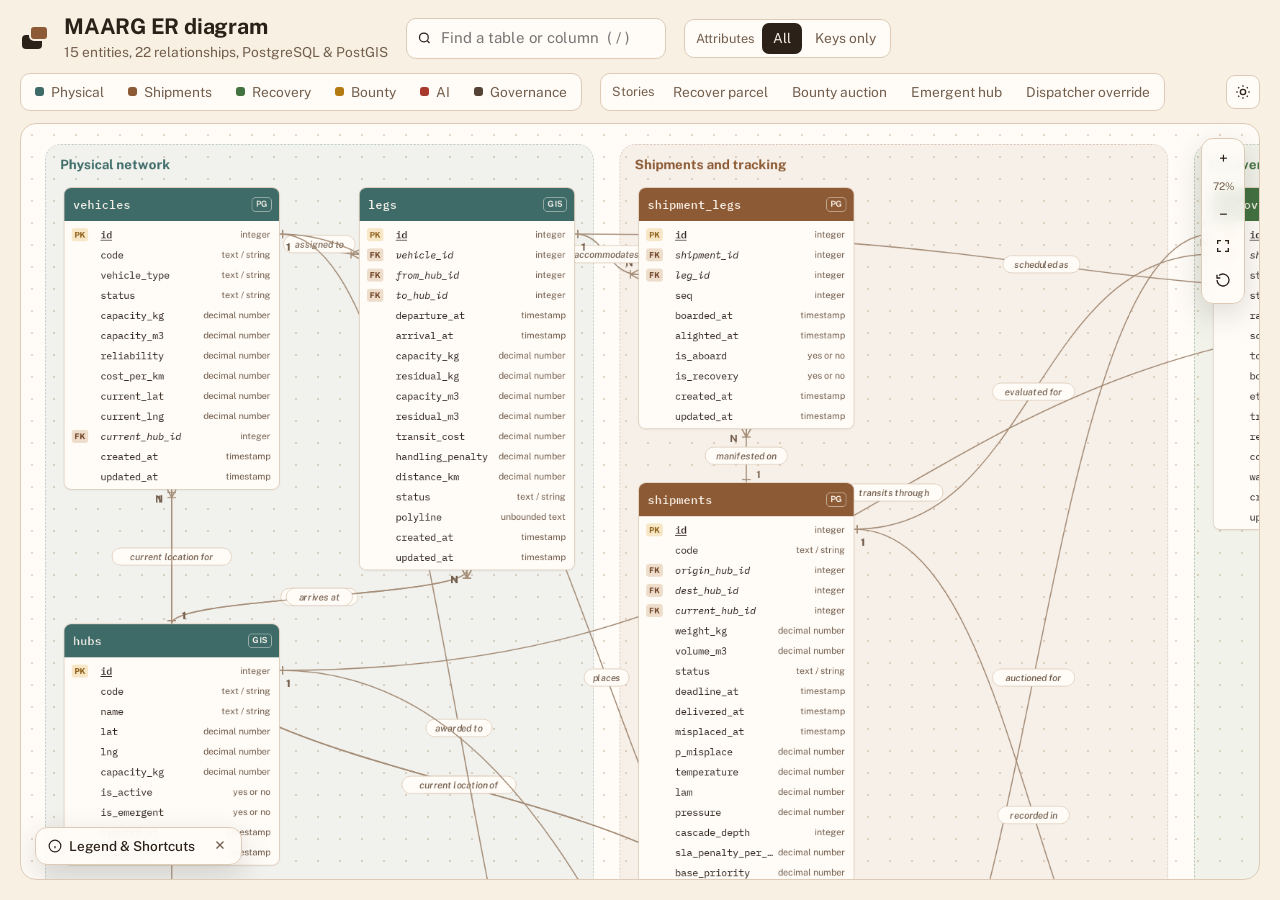
==== commit be948157: "updated the schema" ====
--- a/DATABASE_SCHEMA.html
+++ b/DATABASE_SCHEMA.html
@@ -163,8 +163,14 @@
 .zoom button:hover{background:var(--soft)}
 .zoom .pct{font-size:10.5px;color:var(--muted);text-align:center;padding:2px 0}
 .keybtn{left:14px;bottom:14px}
-.keybtn>button{border:none;background:none;padding:8px 12px;cursor:pointer;font-size:0.85rem;font-weight:500}
-.keybody{display:none;padding:4px 14px 12px;font-size:0.82rem;gap:7px;min-width:240px}
+.keyhdr{display:flex;align-items:center;justify-content:space-between}
+.keyhdr>button{border:none;background:none;padding:8px 12px;cursor:pointer;font-size:0.85rem;font-weight:500;display:inline-flex;align-items:center;gap:7px}
+.keyhdr>button:hover{color:var(--focus)}
+.keyclose{display:none;border:none;background:var(--soft);width:26px;height:26px;border-radius:7px;cursor:pointer;font-size:14px;line-height:1;margin-right:8px;color:var(--muted);align-items:center;justify-content:center;transition:background .15s,color .15s}
+.keyclose:hover{background:var(--line);color:var(--ink)}
+.keybtn.open .keyclose{display:inline-flex}
+.keybtn.open .keyhdr{border-bottom:1px solid var(--soft)}
+.keybody{display:none;padding:8px 14px 12px;font-size:0.82rem;gap:7px;min-width:260px}
 .keybtn.open .keybody{display:grid}
 .keybody div{display:flex;align-items:center;gap:9px}
 .keybody kbd{font-family:var(--mono);font-size:0.74rem;border:1px solid var(--line);border-bottom-width:2px;border-radius:4px;padding:0 4px;background:var(--surface)}
@@ -248,7 +254,13 @@
   <div class="ovl glass player" id="player"></div>
 
   <div class="ovl glass keybtn" id="keybox">
-    <button id="keytoggle" aria-expanded="false">Key and shortcuts</button>
+    <div class="keyhdr">
+      <button id="keytoggle" aria-expanded="false" title="Toggle Legend &amp; Shortcuts">
+        <svg width="14" height="14" viewBox="0 0 24 24" fill="none" stroke="currentColor" stroke-width="2" style="flex:none" aria-hidden="true"><circle cx="12" cy="12" r="10"/><path d="M12 16v-4M12 8h.01"/></svg>
+        Legend &amp; Shortcuts
+      </button>
+      <button id="keyclose" class="keyclose" aria-label="Close Legend &amp; Shortcuts" title="Close (Esc)">✕</button>
+    </div>
     <div class="keybody">
       <div><span class="k pk">PK</span>Primary key, underlined</div>
       <div><span class="k fk">FK</span>Foreign key, in italics</div>
@@ -1014,7 +1026,23 @@
   });
   drawEdges(); placePop(); flyTo(startCam()); toast("Layout reset");
 };
-$("#keytoggle").onclick=()=>{const b=$("#keybox"),o=!b.classList.contains("open");b.classList.toggle("open",o);$("#keytoggle").setAttribute("aria-expanded",o);};
+const keybox=$("#keybox"), keytoggle=$("#keytoggle"), keyclose=$("#keyclose");
+function closeKeybox(){
+  keybox.classList.remove("open");
+  keytoggle.setAttribute("aria-expanded","false");
+}
+function toggleKeybox(){
+  const o=!keybox.classList.contains("open");
+  keybox.classList.toggle("open",o);
+  keytoggle.setAttribute("aria-expanded",o);
+}
+keytoggle.onclick=toggleKeybox;
+keyclose.onclick=closeKeybox;
+document.addEventListener("pointerdown",ev=>{
+  if(keybox.classList.contains("open")&&!ev.target.closest("#keybox")){
+    closeKeybox();
+  }
+});
 
 // Search Autocomplete
 const q=$("#q"), res=$("#results"); let hits=[], act=0;
@@ -1045,7 +1073,12 @@
   const typing=e.target&&e.target.matches&&e.target.matches("input");
   if(typing) return;
   if(e.key==="/"){e.preventDefault();q.focus();}
-  else if(e.key==="Escape"){ if(S.sel) closeTable(); else if(S.story) closeStory(); else if(S.group){S.group=null;apply();} }
+  else if(e.key==="Escape"){
+    if(keybox.classList.contains("open")) closeKeybox();
+    else if(S.sel) closeTable();
+    else if(S.story) closeStory();
+    else if(S.group){S.group=null;apply();}
+  }
   else if(e.key==="f"||e.key==="F") flyTo(fitCam());
   else if(e.key==="+"||e.key==="=") cz(1.2);
   else if(e.key==="-") cz(1/1.2);
